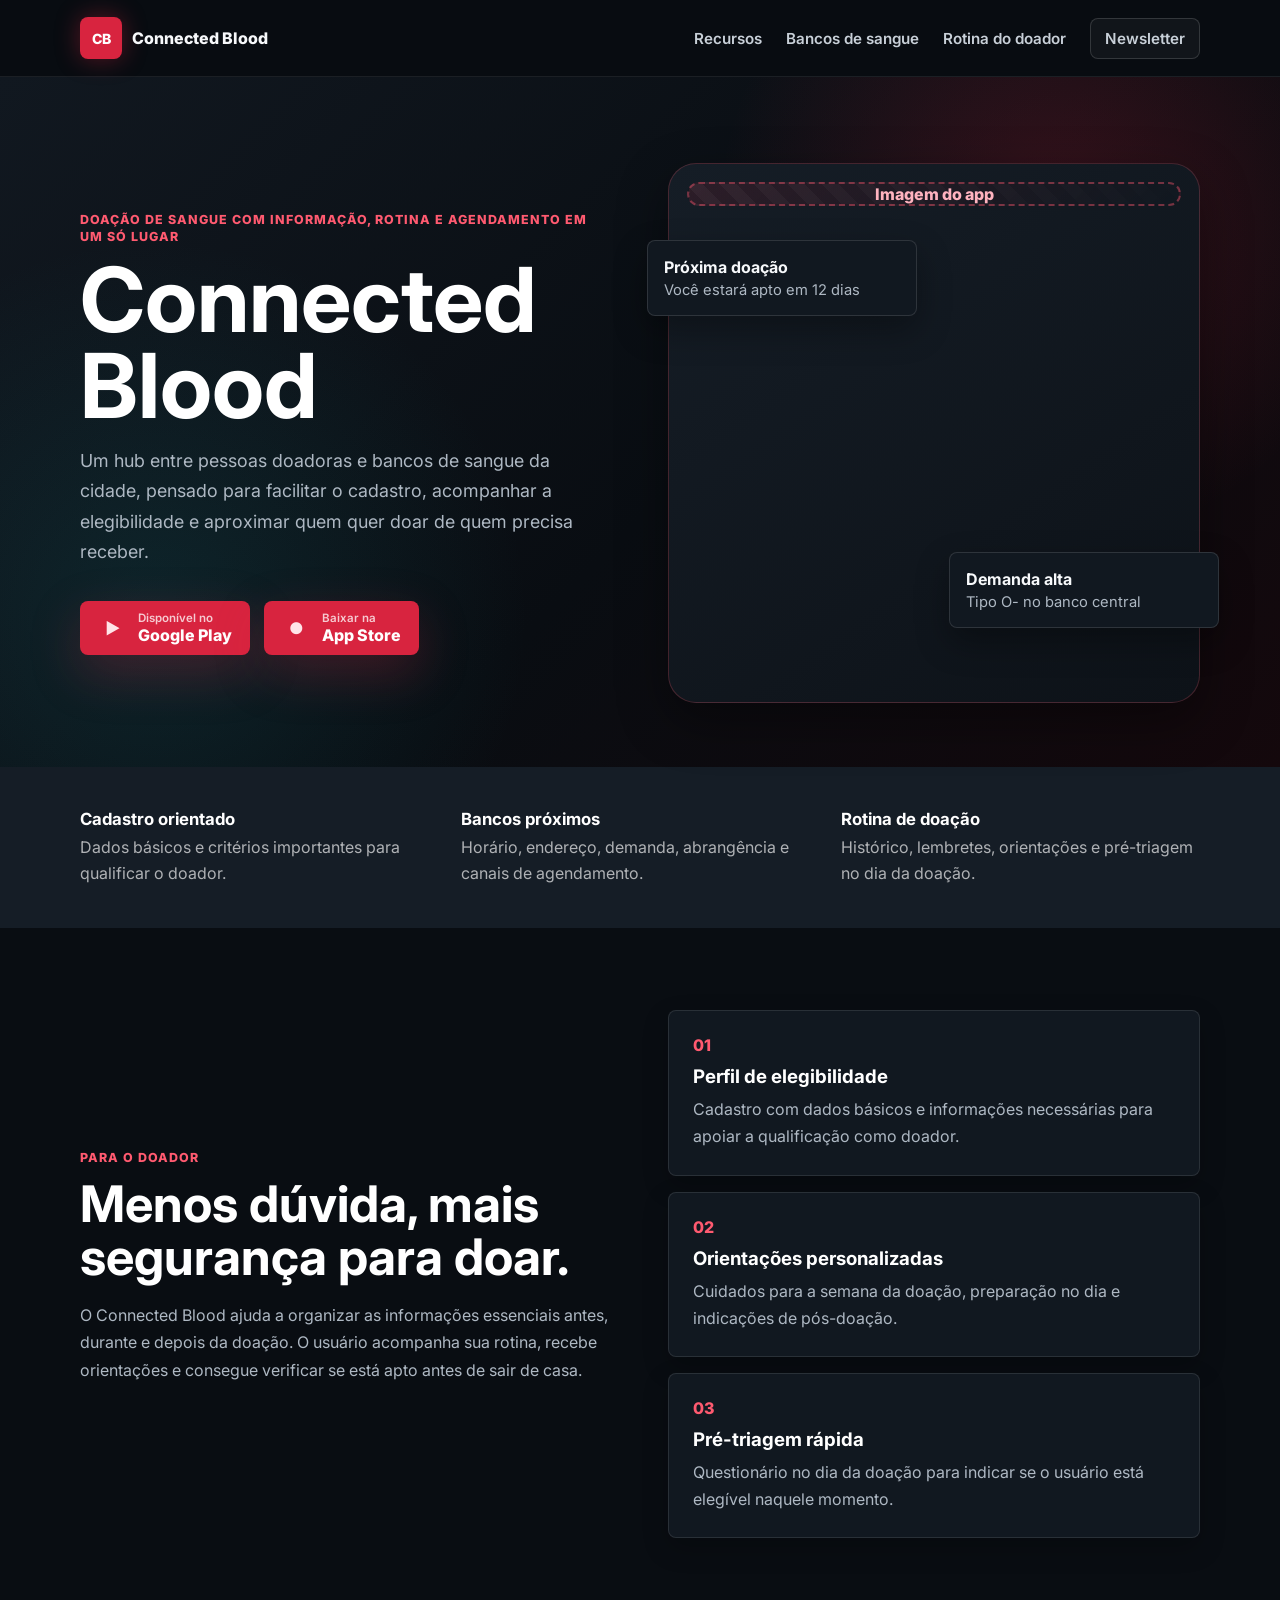
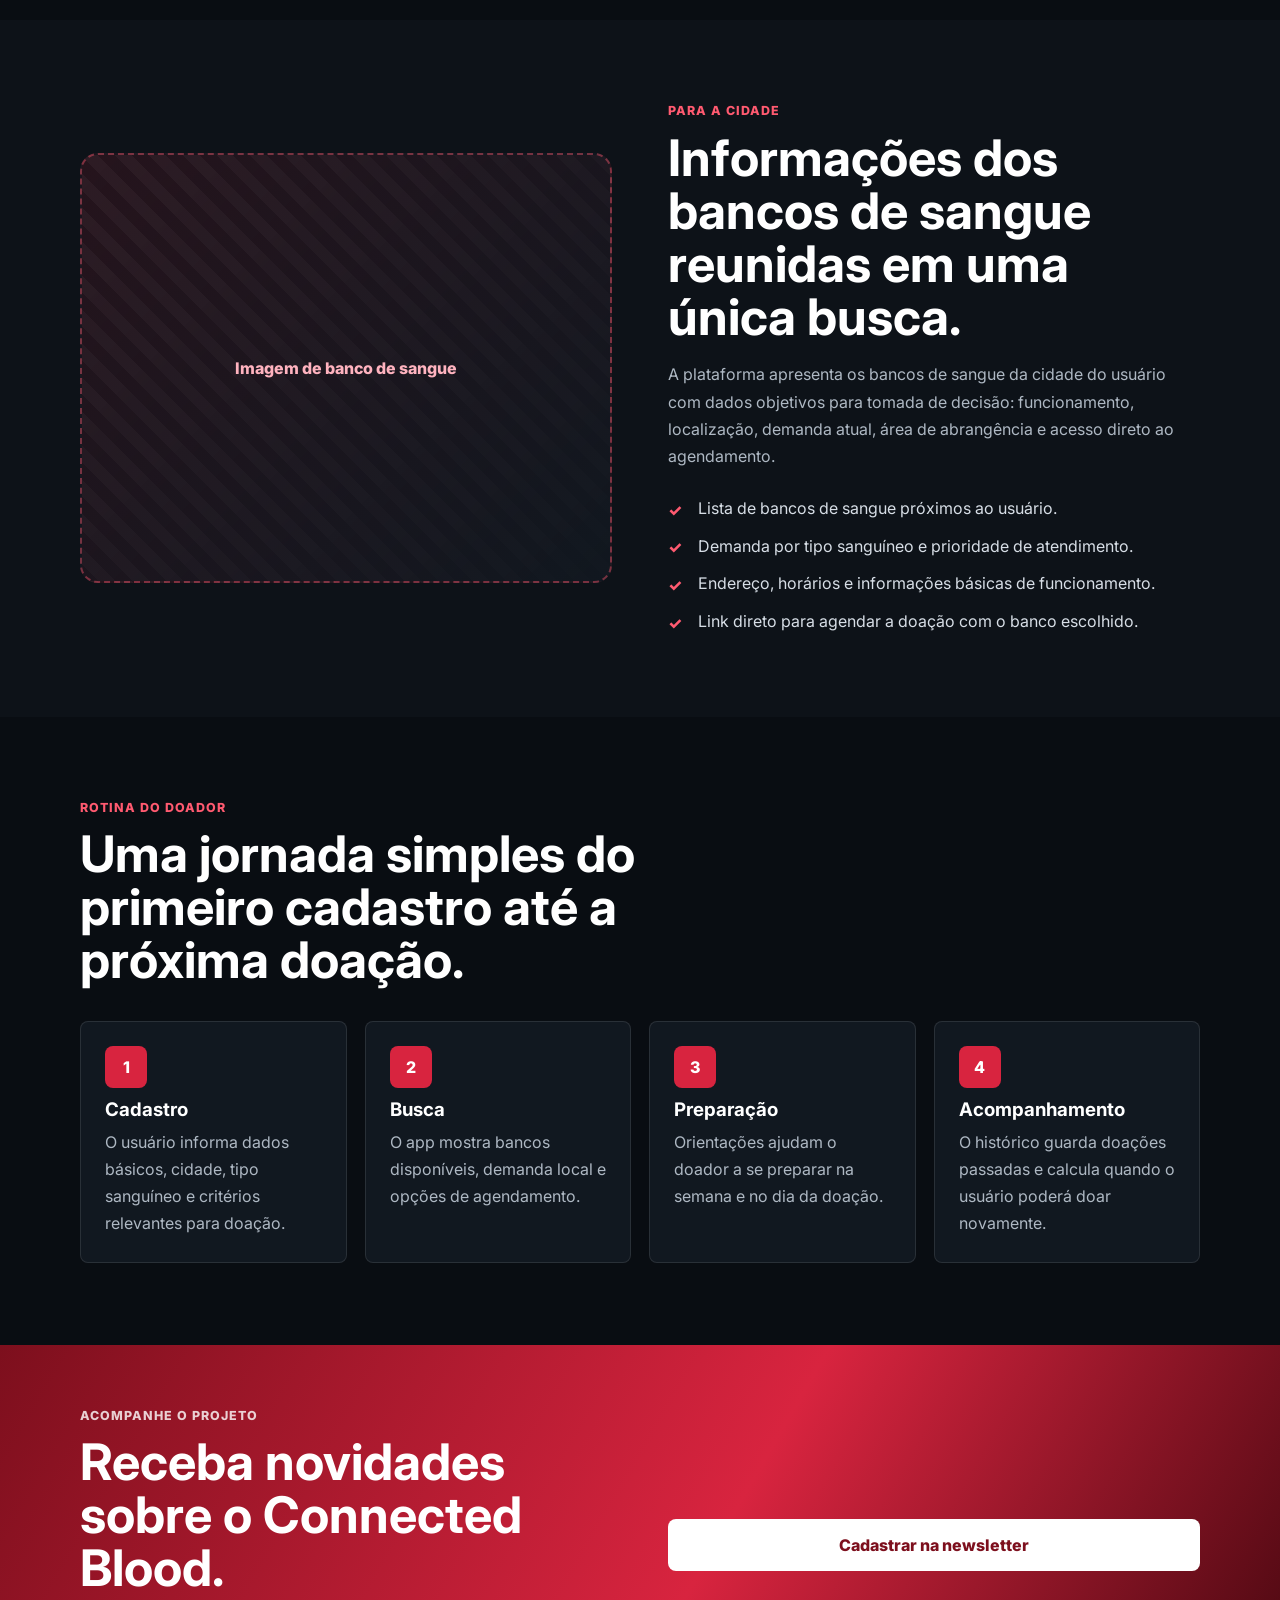
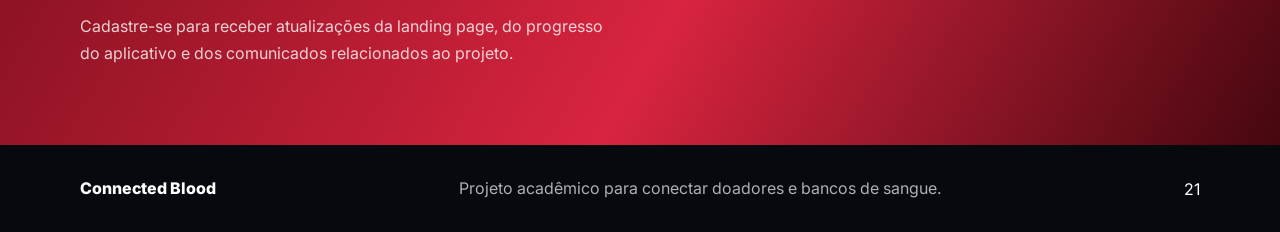
==== index.html @ 064f07d0 "commit inicial" ====
<!DOCTYPE html>
<html lang="pt-BR">
<head>
  <meta charset="UTF-8">
  <meta name="viewport" content="width=device-width, initial-scale=1.0">
  <title>Connected Blood | Doadores e bancos de sangue conectados</title>
  <link rel="preconnect" href="https://fonts.googleapis.com">
  <link rel="preconnect" href="https://fonts.gstatic.com" crossorigin>
  <link href="https://fonts.googleapis.com/css2?family=Inter:wght@400;500;600;700;800&display=swap" rel="stylesheet">
  <link rel="stylesheet" href="css/styles.css">
</head>
<body>
  <header class="cabecalho">
    <nav class="navbar container" aria-label="Navegação principal">
      <a class="marca" href="index.html" aria-label="Página inicial do Connected Blood">
        <span class="marca-simbolo" aria-hidden="true">CB</span>
        <span>Connected Blood</span>
      </a>

      <button class="botao-menu" type="button" aria-label="Abrir menu" aria-expanded="false" aria-controls="menu-principal">
        <span></span>
        <span></span>
        <span></span>
      </button>

      <div class="menu-links" id="menu-principal">
        <a href="#recursos">Recursos</a>
        <a href="#bancos">Bancos de sangue</a>
        <a href="#rotina">Rotina do doador</a>
        <a class="menu-destaque" href="newsletter.html">Newsletter</a>
      </div>
    </nav>
  </header>

  <main>
    <section class="hero">
      <div class="container hero-grade">
        <div class="hero-conteudo">
          <p class="chamada">Doação de sangue com informação, rotina e agendamento em um só lugar</p>
          <h1>Connected Blood</h1>
          <p class="hero-texto">
            Um hub entre pessoas doadoras e bancos de sangue da cidade, pensado para facilitar o cadastro,
            acompanhar a elegibilidade e aproximar quem quer doar de quem precisa receber.
          </p>

          <div class="lojas" aria-label="Links para lojas de aplicativos">
            <a class="botao-loja" href="#" aria-label="Baixar na Google Play">
              <span class="icone-loja" aria-hidden="true">▶</span>
              <span>
                <small>Disponível no</small>
                Google Play
              </span>
            </a>
            <a class="botao-loja" href="#" aria-label="Baixar na App Store">
              <span class="icone-loja" aria-hidden="true">●</span>
              <span>
                <small>Baixar na</small>
                App Store
              </span>
            </a>
          </div>
        </div>

        <div class="previa-app" aria-label="Prévia visual do aplicativo">
          <div class="imagem-espera">
            <span>Imagem do app</span>
          </div>
          <div class="cartao-previa cartao-previa-cima">
            <strong>Próxima doação</strong>
            <span>Você estará apto em 12 dias</span>
          </div>
          <div class="cartao-previa cartao-previa-baixo">
            <strong>Demanda alta</strong>
            <span>Tipo O- no banco central</span>
          </div>
        </div>
      </div>
    </section>

    <section class="secao faixa-dados" aria-label="Principais benefícios">
      <div class="container grade-dados">
        <div>
          <strong>Cadastro orientado</strong>
          <span>Dados básicos e critérios importantes para qualificar o doador.</span>
        </div>
        <div>
          <strong>Bancos próximos</strong>
          <span>Horário, endereço, demanda, abrangência e canais de agendamento.</span>
        </div>
        <div>
          <strong>Rotina de doação</strong>
          <span>Histórico, lembretes, orientações e pré-triagem no dia da doação.</span>
        </div>
      </div>
    </section>

    <section class="secao" id="recursos">
      <div class="container duas-colunas">
        <div>
          <p class="rotulo-secao">Para o doador</p>
          <h2>Menos dúvida, mais segurança para doar.</h2>
          <p>
            O Connected Blood ajuda a organizar as informações essenciais antes, durante e depois da doação.
            O usuário acompanha sua rotina, recebe orientações e consegue verificar se está apto antes de
            sair de casa.
          </p>
        </div>

        <div class="lista-recursos">
          <article class="cartao-recurso">
            <span class="numero-recurso" aria-hidden="true">01</span>
            <h3>Perfil de elegibilidade</h3>
            <p>Cadastro com dados básicos e informações necessárias para apoiar a qualificação como doador.</p>
          </article>
          <article class="cartao-recurso">
            <span class="numero-recurso" aria-hidden="true">02</span>
            <h3>Orientações personalizadas</h3>
            <p>Cuidados para a semana da doação, preparação no dia e indicações de pós-doação.</p>
          </article>
          <article class="cartao-recurso">
            <span class="numero-recurso" aria-hidden="true">03</span>
            <h3>Pré-triagem rápida</h3>
            <p>Questionário no dia da doação para indicar se o usuário está elegível naquele momento.</p>
          </article>
        </div>
      </div>
    </section>

    <section class="secao secao-alternada" id="bancos">
      <div class="container bloco-dividido">
        <div class="painel-imagem">
          <div class="imagem-espera imagem-espera-larga">
            <span>Imagem de banco de sangue</span>
          </div>
        </div>

        <div>
          <p class="rotulo-secao">Para a cidade</p>
          <h2>Informações dos bancos de sangue reunidas em uma única busca.</h2>
          <p>
            A plataforma apresenta os bancos de sangue da cidade do usuário com dados objetivos para tomada
            de decisão: funcionamento, localização, demanda atual, área de abrangência e acesso direto ao
            agendamento.
          </p>
          <ul class="lista-checagem">
            <li>Lista de bancos de sangue próximos ao usuário.</li>
            <li>Demanda por tipo sanguíneo e prioridade de atendimento.</li>
            <li>Endereço, horários e informações básicas de funcionamento.</li>
            <li>Link direto para agendar a doação com o banco escolhido.</li>
          </ul>
        </div>
      </div>
    </section>

    <section class="secao" id="rotina">
      <div class="container">
        <div class="cabecalho-secao">
          <p class="rotulo-secao">Rotina do doador</p>
          <h2>Uma jornada simples do primeiro cadastro até a próxima doação.</h2>
        </div>

        <div class="linha-do-tempo">
          <article>
            <span>1</span>
            <h3>Cadastro</h3>
            <p>O usuário informa dados básicos, cidade, tipo sanguíneo e critérios relevantes para doação.</p>
          </article>
          <article>
            <span>2</span>
            <h3>Busca</h3>
            <p>O app mostra bancos disponíveis, demanda local e opções de agendamento.</p>
          </article>
          <article>
            <span>3</span>
            <h3>Preparação</h3>
            <p>Orientações ajudam o doador a se preparar na semana e no dia da doação.</p>
          </article>
          <article>
            <span>4</span>
            <h3>Acompanhamento</h3>
            <p>O histórico guarda doações passadas e calcula quando o usuário poderá doar novamente.</p>
          </article>
        </div>
      </div>
    </section>

    <section class="chamada-newsletter">
      <div class="container grade-chamada">
        <div>
          <p class="rotulo-secao">Acompanhe o projeto</p>
          <h2>Receba novidades sobre o Connected Blood.</h2>
          <p>
            Cadastre-se para receber atualizações da landing page, do progresso do aplicativo e dos
            comunicados relacionados ao projeto.
          </p>
        </div>
        <a class="botao botao-claro" href="newsletter.html">Cadastrar na newsletter</a>
      </div>
    </section>
  </main>

  <footer class="rodape">
    <div class="container grade-rodape">
      <p>Connected Blood</p>
      <p>Projeto acadêmico para conectar doadores e bancos de sangue.</p>
21    </div>
  </footer>

  <script src="js/script.js"></script>
</body>
</html>
---- css/styles.css ----
* {
  box-sizing: border-box;
}

html {
  scroll-behavior: smooth;
}

body {
  margin: 0;
  color: #f7f9fb;
  font-family: "Inter", Arial, sans-serif;
  background: #090d12;
}

img,
svg {
  max-width: 100%;
}

a {
  color: inherit;
  text-decoration: none;
}

p {
  color: #aeb8c3;
  line-height: 1.7;
}

.container {
  width: min(1120px, calc(100% - 32px));
  margin: 0 auto;
}

.cabecalho {
  position: sticky;
  top: 0;
  z-index: 20;
  border-bottom: 1px solid rgba(255, 255, 255, 0.08);
  background: rgba(9, 13, 18, 0.9);
  backdrop-filter: blur(16px);
}

.navbar {
  display: flex;
  align-items: center;
  justify-content: space-between;
  min-height: 76px;
  gap: 24px;
}

.marca {
  display: inline-flex;
  align-items: center;
  gap: 10px;
  font-weight: 800;
  letter-spacing: 0;
}

.marca-simbolo {
  display: grid;
  width: 42px;
  height: 42px;
  place-items: center;
  border-radius: 8px;
  color: #ffffff;
  background: #d8243f;
  box-shadow: 0 0 24px rgba(216, 36, 63, 0.38);
  font-size: 0.88rem;
}

.menu-links {
  display: flex;
  align-items: center;
  gap: 24px;
  color: #c8d0d8;
  font-size: 0.95rem;
  font-weight: 600;
}

.menu-links a {
  padding: 8px 0;
}

.menu-links a:hover {
  color: #ff5a70;
}

.menu-destaque {
  border: 1px solid rgba(255, 255, 255, 0.14);
  border-radius: 8px;
  padding: 10px 14px !important;
  background: rgba(255, 255, 255, 0.04);
}

.botao-menu {
  display: none;
  width: 42px;
  height: 42px;
  border: 1px solid rgba(255, 255, 255, 0.14);
  border-radius: 8px;
  background: #111820;
  cursor: pointer;
}

.botao-menu span {
  display: block;
  width: 18px;
  height: 2px;
  margin: 4px auto;
  background: #f7f9fb;
}

.hero {
  padding: 86px 0 64px;
  background:
    radial-gradient(circle at 82% 20%, rgba(216, 36, 63, 0.22), transparent 28%),
    radial-gradient(circle at 12% 78%, rgba(20, 124, 130, 0.18), transparent 30%),
    linear-gradient(135deg, #111820 0%, #090d12 55%, #14080c 100%);
}

.hero-grade,
.duas-colunas,
.bloco-dividido,
.grade-chamada,
.layout-formulario {
  display: grid;
  grid-template-columns: 1fr 1fr;
  gap: 56px;
  align-items: center;
}

.hero-conteudo h1,
.texto-formulario h1 {
  margin: 12px 0 18px;
  color: #ffffff;
  font-size: clamp(3rem, 7vw, 5.8rem);
  line-height: 0.95;
  letter-spacing: 0;
}

.hero-texto,
.texto-formulario p {
  max-width: 620px;
  font-size: 1.12rem;
}

.chamada,
.rotulo-secao {
  margin: 0 0 12px;
  color: #ff5a70;
  font-size: 0.78rem;
  font-weight: 800;
  letter-spacing: 0.08em;
  line-height: 1.4;
  text-transform: uppercase;
}

.lojas {
  display: flex;
  flex-wrap: wrap;
  gap: 14px;
  margin-top: 34px;
}

.botao-loja,
.botao {
  display: inline-flex;
  align-items: center;
  justify-content: center;
  min-height: 52px;
  border-radius: 8px;
  font-weight: 800;
  transition: transform 180ms ease, box-shadow 180ms ease, background 180ms ease;
}

.botao-loja {
  gap: 12px;
  padding: 10px 18px;
  color: #ffffff;
  background: #d8243f;
  box-shadow: 0 18px 50px rgba(216, 36, 63, 0.26);
}

.botao-loja small {
  display: block;
  color: rgba(255, 255, 255, 0.76);
  font-size: 0.72rem;
  font-weight: 600;
}

.icone-loja {
  display: grid;
  width: 28px;
  height: 28px;
  place-items: center;
  color: #ffe4e8;
}

.botao-loja:hover,
.botao:hover {
  transform: translateY(-2px);
}

.previa-app {
  position: relative;
  min-height: 540px;
  padding: 18px;
  border: 1px solid rgba(255, 90, 112, 0.22);
  border-radius: 28px;
  background: linear-gradient(145deg, #151d26, #0d1218);
  box-shadow: 0 18px 50px rgba(0, 0, 0, 0.38);
}

.imagem-espera {
  display: grid;
  min-height: 100%;
  place-items: center;
  border: 2px dashed rgba(255, 90, 112, 0.42);
  border-radius: 18px;
  color: #ffb3bf;
  background:
    linear-gradient(135deg, rgba(216, 36, 63, 0.12), rgba(17, 24, 32, 0.92)),
    repeating-linear-gradient(45deg, transparent 0 12px, rgba(255, 255, 255, 0.04) 12px 24px);
  font-weight: 800;
  text-align: center;
}

.cartao-previa {
  position: absolute;
  left: -22px;
  width: min(270px, 74%);
  padding: 16px;
  border: 1px solid rgba(255, 255, 255, 0.12);
  border-radius: 8px;
  background: #111820;
  box-shadow: 0 14px 34px rgba(0, 0, 0, 0.32);
}

.cartao-previa strong,
.cartao-previa span {
  display: block;
}

.cartao-previa span {
  margin-top: 4px;
  color: #aeb8c3;
  font-size: 0.92rem;
}

.cartao-previa-cima {
  top: 76px;
}

.cartao-previa-baixo {
  right: -20px;
  bottom: 74px;
  left: auto;
}

.secao {
  padding: 82px 0;
  background: #090d12;
}

.faixa-dados {
  padding: 34px 0;
  background: #151d26;
}

.grade-dados {
  display: grid;
  grid-template-columns: repeat(3, 1fr);
  gap: 22px;
}

.grade-dados div {
  padding: 8px 0;
}

.grade-dados strong,
.grade-dados span {
  display: block;
}

.grade-dados strong {
  color: #ffffff;
  font-size: 1.05rem;
}

.grade-dados span {
  margin-top: 6px;
  color: rgba(255, 255, 255, 0.66);
  line-height: 1.6;
}

.secao h2,
.chamada-newsletter h2 {
  margin: 0 0 18px;
  color: #ffffff;
  font-size: clamp(2rem, 4vw, 3.15rem);
  line-height: 1.05;
  letter-spacing: 0;
}

.lista-recursos {
  display: grid;
  gap: 16px;
}

.cartao-recurso {
  padding: 24px;
  border: 1px solid rgba(255, 255, 255, 0.1);
  border-radius: 8px;
  background: #111820;
  box-shadow: 0 10px 26px rgba(0, 0, 0, 0.22);
}

.numero-recurso {
  color: #ff5a70;
  font-weight: 800;
}

.cartao-recurso h3,
.linha-do-tempo h3 {
  margin: 10px 0 8px;
  color: #ffffff;
}

.cartao-recurso p,
.linha-do-tempo p {
  margin: 0;
}

.secao-alternada {
  background: #0d1218;
}

.painel-imagem {
  min-height: 430px;
}

.imagem-espera-larga,
.imagem-espera-formulario {
  min-height: 430px;
}

.lista-checagem {
  display: grid;
  gap: 12px;
  padding: 0;
  margin: 26px 0 0;
  list-style: none;
}

.lista-checagem li {
  position: relative;
  padding-left: 30px;
  color: #d7dee6;
  line-height: 1.6;
}

.lista-checagem li::before {
  position: absolute;
  left: 0;
  top: 0.1rem;
  color: #ff5a70;
  content: "✓";
  font-weight: 800;
}

.cabecalho-secao {
  max-width: 720px;
  margin-bottom: 34px;
}

.linha-do-tempo {
  display: grid;
  grid-template-columns: repeat(4, 1fr);
  gap: 18px;
}

.linha-do-tempo article {
  padding: 24px;
  border: 1px solid rgba(255, 255, 255, 0.1);
  border-radius: 8px;
  background: #111820;
}

.linha-do-tempo span {
  display: grid;
  width: 42px;
  height: 42px;
  place-items: center;
  border-radius: 8px;
  color: #ffffff;
  background: #d8243f;
  font-weight: 800;
}

.chamada-newsletter {
  padding: 62px 0;
  color: #ffffff;
  background: linear-gradient(120deg, #7d0f1d, #d8243f 55%, #45070f);
}

.chamada-newsletter p,
.chamada-newsletter .rotulo-secao {
  color: rgba(255, 255, 255, 0.8);
}

.chamada-newsletter h2 {
  color: #ffffff;
}

.botao {
  border: 0;
  padding: 0 22px;
  cursor: pointer;
}

.botao-claro {
  color: #7d0f1d;
  background: #ffffff;
}

.botao-principal {
  width: 100%;
  color: #ffffff;
  background: #d8243f;
  font-size: 1rem;
}

.rodape {
  padding: 30px 0;
  color: #ffffff;
  background: #06090d;
}

.grade-rodape {
  display: flex;
  align-items: center;
  justify-content: space-between;
  gap: 16px;
}

.grade-rodape p {
  margin: 0;
  color: rgba(255, 255, 255, 0.68);
}

.grade-rodape p:first-child {
  color: #ffffff;
  font-weight: 800;
}

.pagina-formulario {
  min-height: calc(100vh - 76px);
  padding: 72px 0;
  background:
    radial-gradient(circle at 84% 16%, rgba(216, 36, 63, 0.22), transparent 28%),
    linear-gradient(135deg, #111820 0%, #090d12 72%);
}

.formulario-cadastro {
  padding: 34px;
  border: 1px solid rgba(255, 255, 255, 0.1);
  border-radius: 8px;
  background: #111820;
  box-shadow: 0 18px 50px rgba(0, 0, 0, 0.36);
}

.cabecalho-formulario h2 {
  margin: 0 0 8px;
  color: #ffffff;
  font-size: 1.8rem;
}

.cabecalho-formulario p {
  margin: 0 0 26px;
}

.grupo-campo {
  margin-bottom: 18px;
}

.grupo-campo label {
  display: block;
  margin-bottom: 8px;
  color: #f7f9fb;
  font-weight: 700;
}

.grupo-campo input,
.grupo-campo select {
  width: 100%;
  min-height: 48px;
  border: 1px solid rgba(255, 255, 255, 0.16);
  border-radius: 8px;
  padding: 0 14px;
  color: #f7f9fb;
  font: inherit;
  background: #0d1218;
}

.grupo-campo input:focus,
.grupo-campo select:focus {
  border-color: #ff5a70;
  outline: 3px solid rgba(255, 90, 112, 0.18);
}

.grupo-campo input::placeholder {
  color: #6f7b86;
}

.linha-checkbox {
  display: flex;
  gap: 10px;
  margin: 6px 0 8px;
  color: #d7dee6;
  line-height: 1.5;
}

.linha-checkbox input {
  width: 18px;
  height: 18px;
  margin-top: 2px;
  accent-color: #d8243f;
  flex: 0 0 auto;
}

.mensagem-erro {
  display: block;
  min-height: 18px;
  margin-top: 5px;
  color: #ff8b9a;
  font-size: 0.82rem;
  font-weight: 600;
}

.campo-invalido input,
.campo-invalido select {
  border-color: #ff5a70;
}

.retorno-formulario {
  min-height: 24px;
  margin: 16px 0 0;
  font-weight: 700;
  text-align: center;
}

.retorno-formulario.sucesso {
  color: #47d7b7;
}

@media (max-width: 860px) {
  .botao-menu {
    display: block;
  }

  .menu-links {
    position: absolute;
    top: 76px;
    right: 16px;
    left: 16px;
    display: none;
    flex-direction: column;
    align-items: stretch;
    gap: 8px;
    padding: 18px;
    border: 1px solid rgba(255, 255, 255, 0.12);
    border-radius: 8px;
    background: #111820;
    box-shadow: 0 18px 50px rgba(0, 0, 0, 0.34);
  }

  .menu-links.aberto {
    display: flex;
  }

  .hero {
    padding-top: 54px;
  }

  .hero-grade,
  .duas-colunas,
  .bloco-dividido,
  .grade-chamada,
  .layout-formulario {
    grid-template-columns: 1fr;
    gap: 34px;
  }

  .previa-app {
    min-height: 430px;
  }

  .cartao-previa {
    left: 12px;
  }

  .cartao-previa-baixo {
    right: 12px;
    left: auto;
  }

  .grade-dados,
  .linha-do-tempo {
    grid-template-columns: 1fr;
  }

  .secao {
    padding: 58px 0;
  }

  .grade-rodape {
    align-items: flex-start;
    flex-direction: column;
  }
}

@media (max-width: 520px) {
  .container {
    width: min(100% - 24px, 1120px);
  }

  .navbar {
    min-height: 68px;
  }

  .menu-links {
    top: 68px;
  }

  .marca {
    font-size: 0.95rem;
  }

  .marca-simbolo {
    width: 38px;
    height: 38px;
  }

  .hero-conteudo h1,
  .texto-formulario h1 {
    font-size: 3rem;
  }

  .lojas {
    flex-direction: column;
  }

  .botao-loja {
    width: 100%;
  }

  .previa-app,
  .painel-imagem,
  .imagem-espera-larga,
  .imagem-espera-formulario {
    min-height: 340px;
  }

  .cartao-previa {
    position: static;
    width: 100%;
    margin-top: 12px;
  }

  .formulario-cadastro {
    padding: 24px;
  }
}
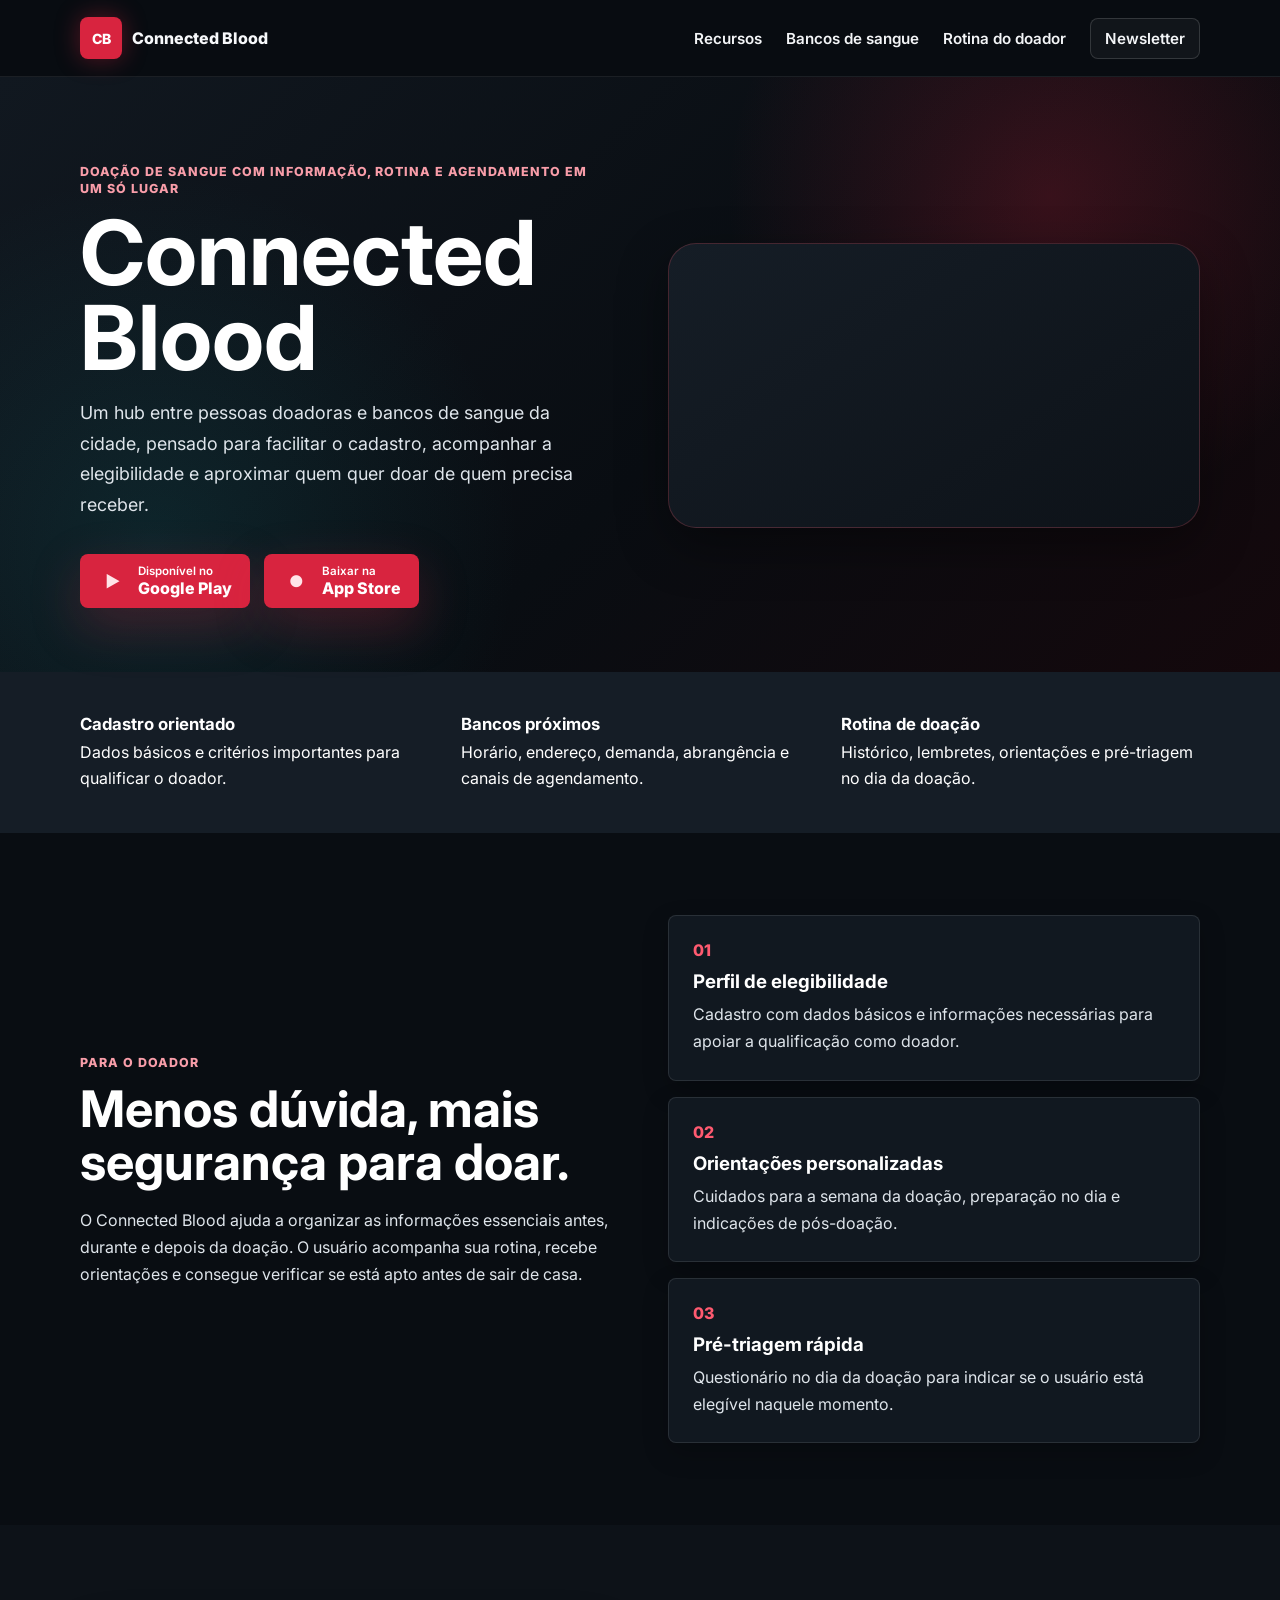
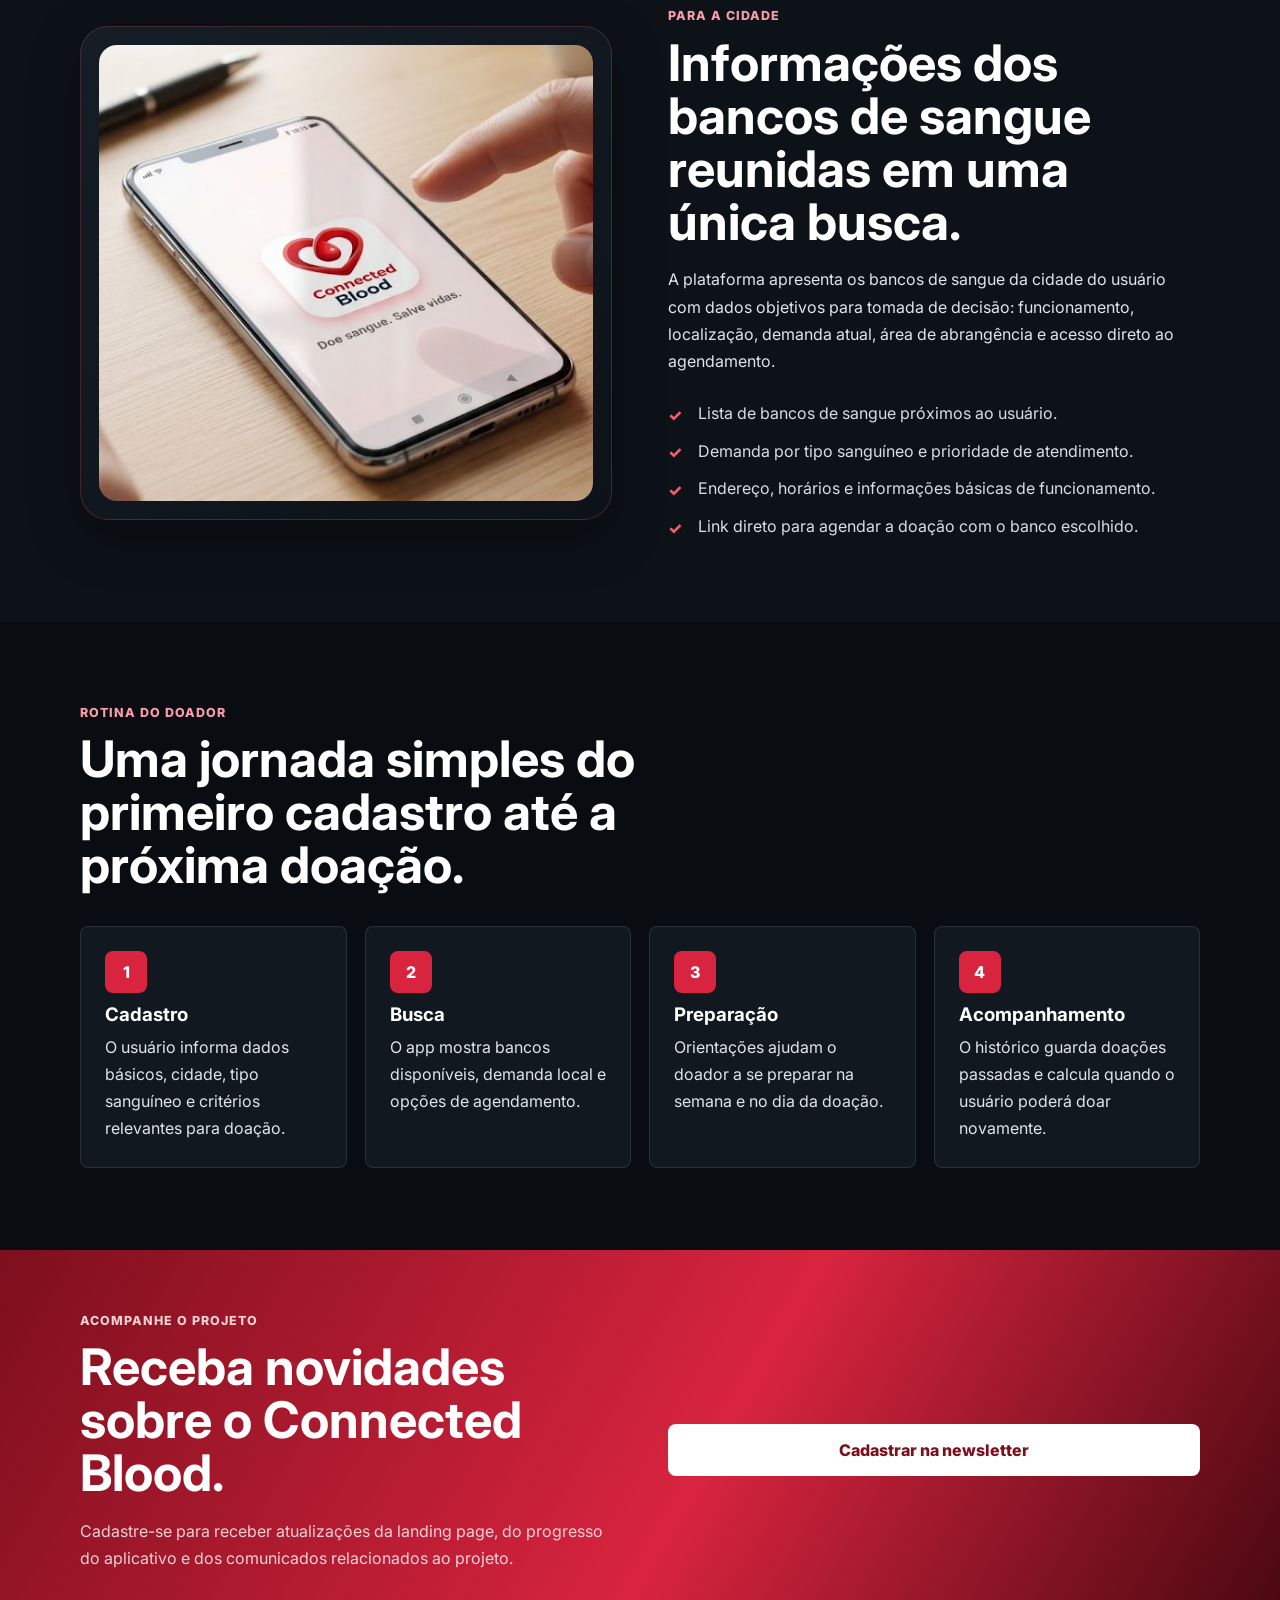
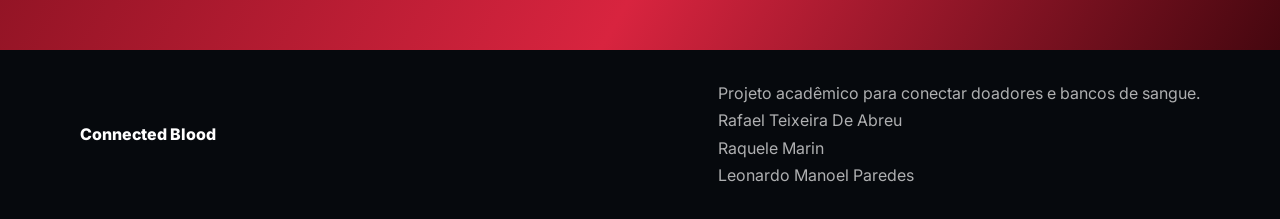
==== commit 6571ddb0: "atualizações finais" ====
--- a/index.html
+++ b/index.html
@@ -43,7 +43,7 @@
             acompanhar a elegibilidade e aproximar quem quer doar de quem precisa receber.
           </p>
 
-          <div class="lojas" aria-label="Links para lojas de aplicativos">
+          <div class="lojas">
             <a class="botao-loja" href="#" aria-label="Baixar na Google Play">
               <span class="icone-loja" aria-hidden="true">▶</span>
               <span>
@@ -61,18 +61,13 @@
           </div>
         </div>
 
-        <div class="previa-app" aria-label="Prévia visual do aplicativo">
-          <div class="imagem-espera">
-            <span>Imagem do app</span>
-          </div>
-          <div class="cartao-previa cartao-previa-cima">
-            <strong>Próxima doação</strong>
-            <span>Você estará apto em 12 dias</span>
-          </div>
-          <div class="cartao-previa cartao-previa-baixo">
-            <strong>Demanda alta</strong>
-            <span>Tipo O- no banco central</span>
-          </div>
+        <div class="previa-app">
+          <div class="imagem-espera" >
+            <video autoplay muted loop>
+              <source src="./img/connected_blood.mp4" type="video/mp4">
+              Seu navegador não suporta vídeos em HTML5.
+          </video>            
+          </div>          
         </div>
       </div>
     </section>
@@ -128,9 +123,9 @@
 
     <section class="secao secao-alternada" id="bancos">
       <div class="container bloco-dividido">
-        <div class="painel-imagem">
+        <div class="painel-imagem previa-app">
           <div class="imagem-espera imagem-espera-larga">
-            <span>Imagem de banco de sangue</span>
+            <img src="img/image1.png" alt="Imagem de um celular sobre uma mesa exibindo o aplicativo connected blood"loading="lazy">
           </div>
         </div>
 
@@ -202,8 +197,12 @@
   <footer class="rodape">
     <div class="container grade-rodape">
       <p>Connected Blood</p>
-      <p>Projeto acadêmico para conectar doadores e bancos de sangue.</p>
-21    </div>
+      <p>Projeto acadêmico para conectar doadores e bancos de sangue.
+        <br>Rafael Teixeira De Abreu
+        <br>Raquele Marin
+        <br>Leonardo Manoel Paredes
+      </p>
+    </div>
   </footer>
 
   <script src="js/script.js"></script>
--- a/css/styles.css
+++ b/css/styles.css
@@ -24,7 +24,7 @@
 }
 
 p {
-  color: #aeb8c3;
+  color: #dfe5eb;
   line-height: 1.7;
 }
 
@@ -74,7 +74,7 @@
   display: flex;
   align-items: center;
   gap: 24px;
-  color: #c8d0d8;
+  color: #f3f5f7;
   font-size: 0.95rem;
   font-weight: 600;
 }
@@ -149,7 +149,7 @@
 .chamada,
 .rotulo-secao {
   margin: 0 0 12px;
-  color: #ff5a70;
+  color: #f89da9;
   font-size: 0.78rem;
   font-weight: 800;
   letter-spacing: 0.08em;
@@ -185,7 +185,7 @@
 
 .botao-loja small {
   display: block;
-  color: rgba(255, 255, 255, 0.76);
+  color: #ffffff;
   font-size: 0.72rem;
   font-weight: 600;
 }
@@ -205,7 +205,6 @@
 
 .previa-app {
   position: relative;
-  min-height: 540px;
   padding: 18px;
   border: 1px solid rgba(255, 90, 112, 0.22);
   border-radius: 28px;
@@ -217,46 +216,20 @@
   display: grid;
   min-height: 100%;
   place-items: center;
-  border: 2px dashed rgba(255, 90, 112, 0.42);
   border-radius: 18px;
   color: #ffb3bf;
-  background:
-    linear-gradient(135deg, rgba(216, 36, 63, 0.12), rgba(17, 24, 32, 0.92)),
-    repeating-linear-gradient(45deg, transparent 0 12px, rgba(255, 255, 255, 0.04) 12px 24px);
   font-weight: 800;
   text-align: center;
 }
 
-.cartao-previa {
-  position: absolute;
-  left: -22px;
-  width: min(270px, 74%);
-  padding: 16px;
-  border: 1px solid rgba(255, 255, 255, 0.12);
-  border-radius: 8px;
-  background: #111820;
-  box-shadow: 0 14px 34px rgba(0, 0, 0, 0.32);
-}
-
-.cartao-previa strong,
-.cartao-previa span {
-  display: block;
-}
-
-.cartao-previa span {
-  margin-top: 4px;
-  color: #aeb8c3;
-  font-size: 0.92rem;
-}
-
-.cartao-previa-cima {
-  top: 76px;
-}
-
-.cartao-previa-baixo {
-  right: -20px;
-  bottom: 74px;
-  left: auto;
+.imagem-espera > img {
+  width: 100%;
+  border-radius: 18px;
+}
+
+.imagem-espera > video {
+  width: 100%;
+  border-radius: 18px;
 }
 
 .secao {
@@ -291,7 +264,7 @@
 
 .grade-dados span {
   margin-top: 6px;
-  color: rgba(255, 255, 255, 0.66);
+  color: #ffffff;
   line-height: 1.6;
 }
 
@@ -338,12 +311,12 @@
 }
 
 .painel-imagem {
-  min-height: 430px;
+  min-height: 420px;
 }
 
 .imagem-espera-larga,
 .imagem-espera-formulario {
-  min-height: 430px;
+  min-height: 420px;
 }
 
 .lista-checagem {
